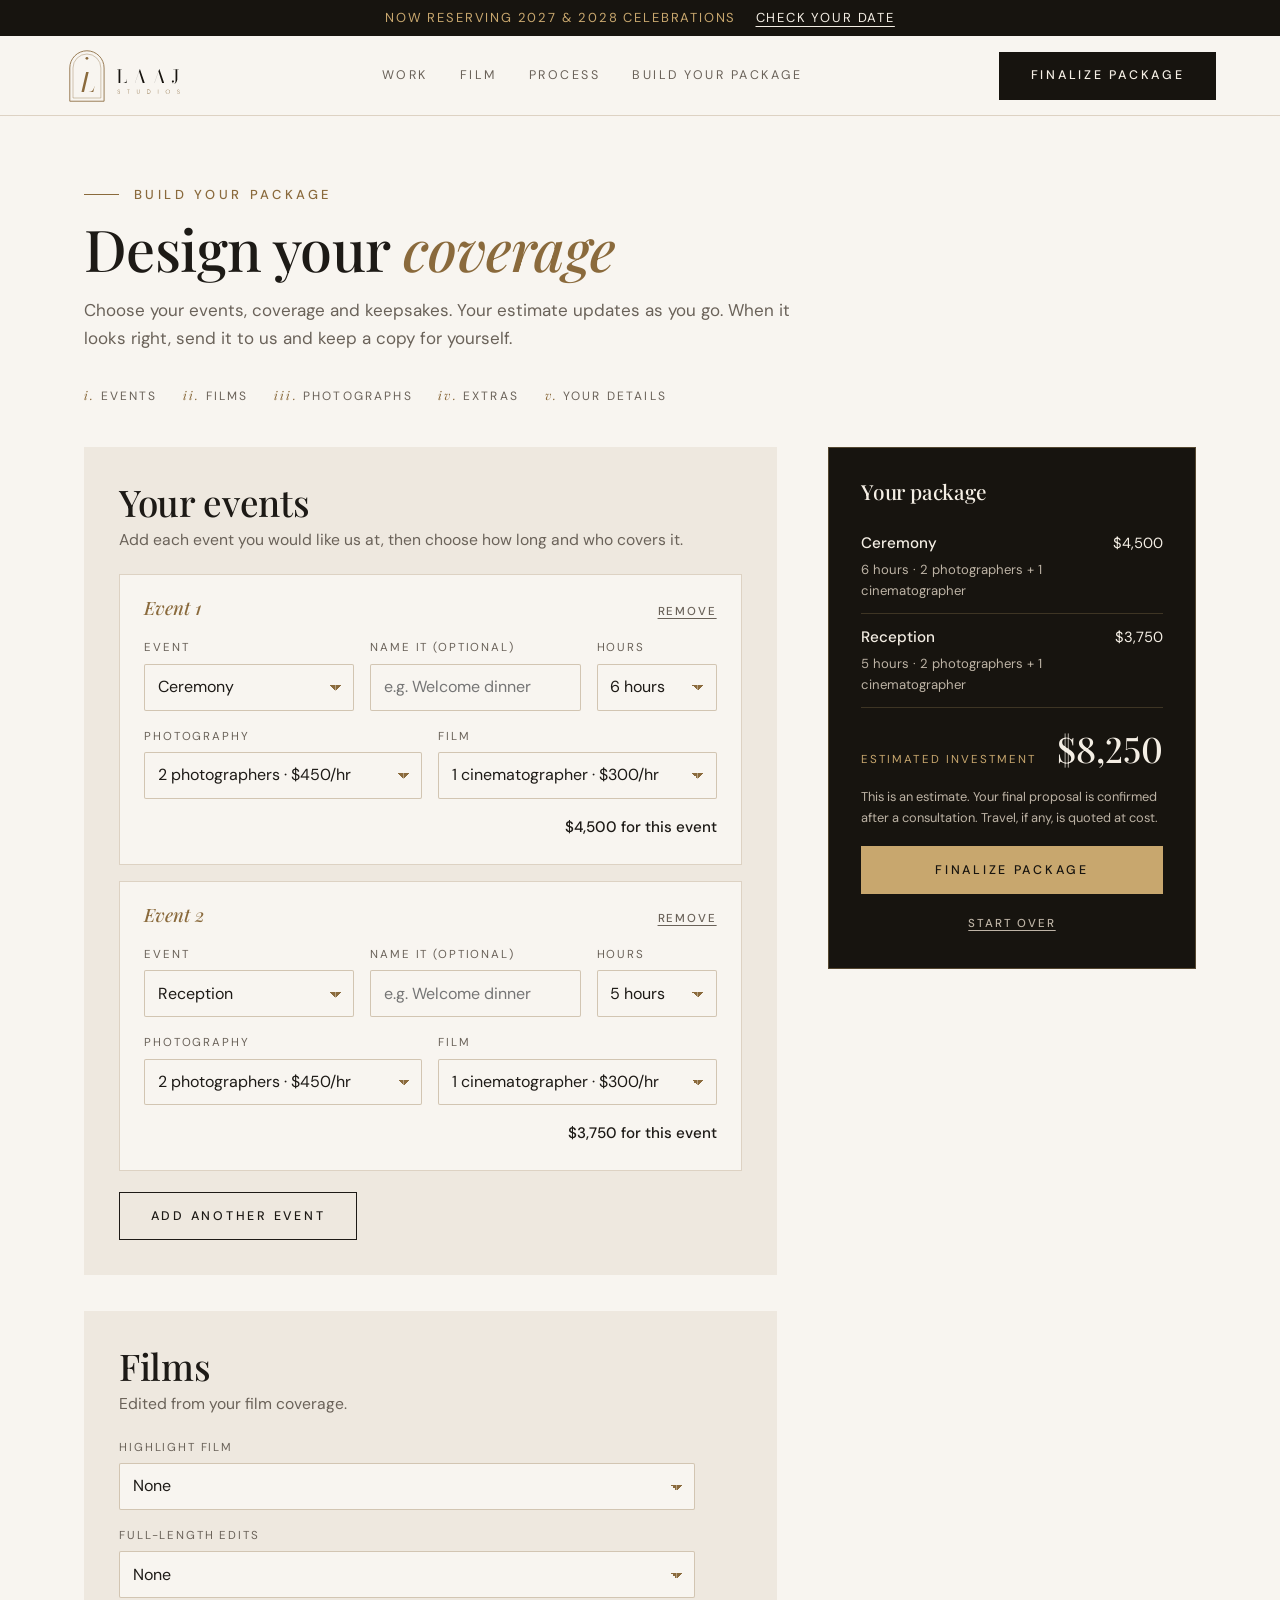
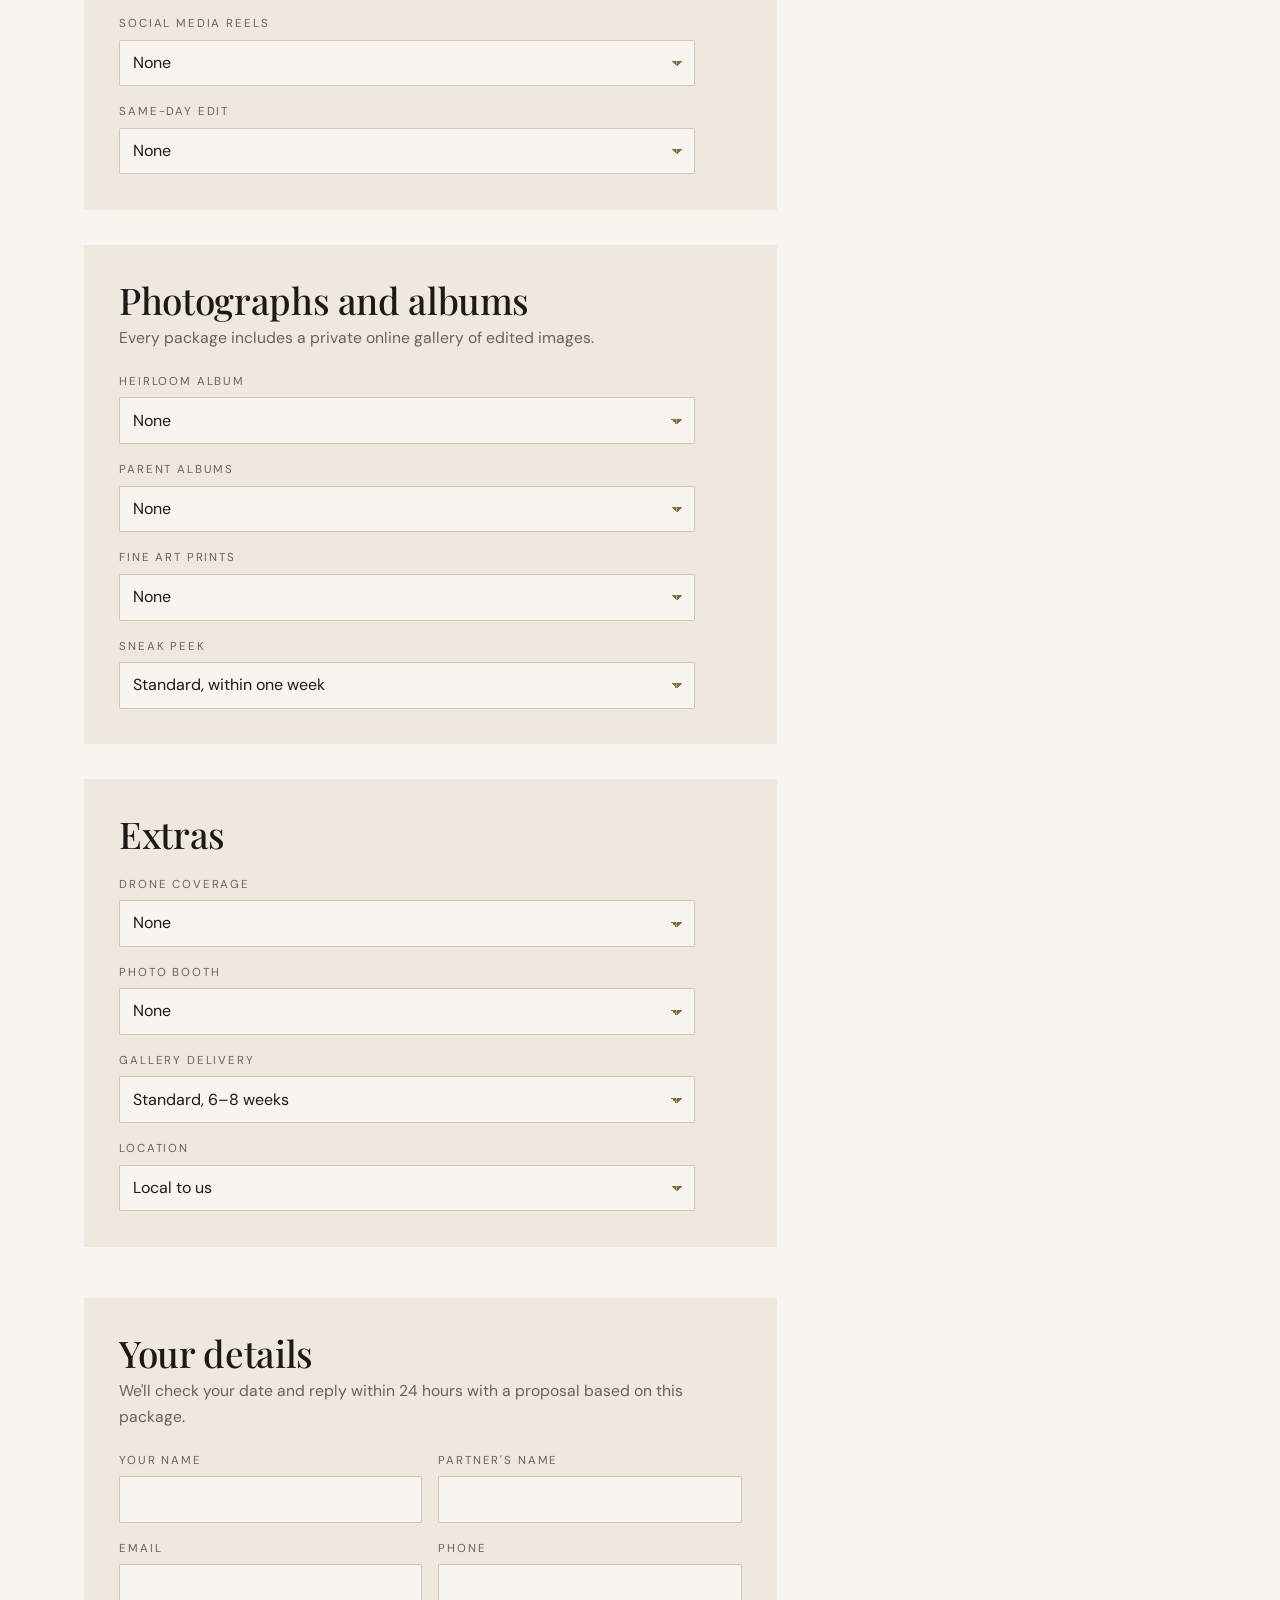
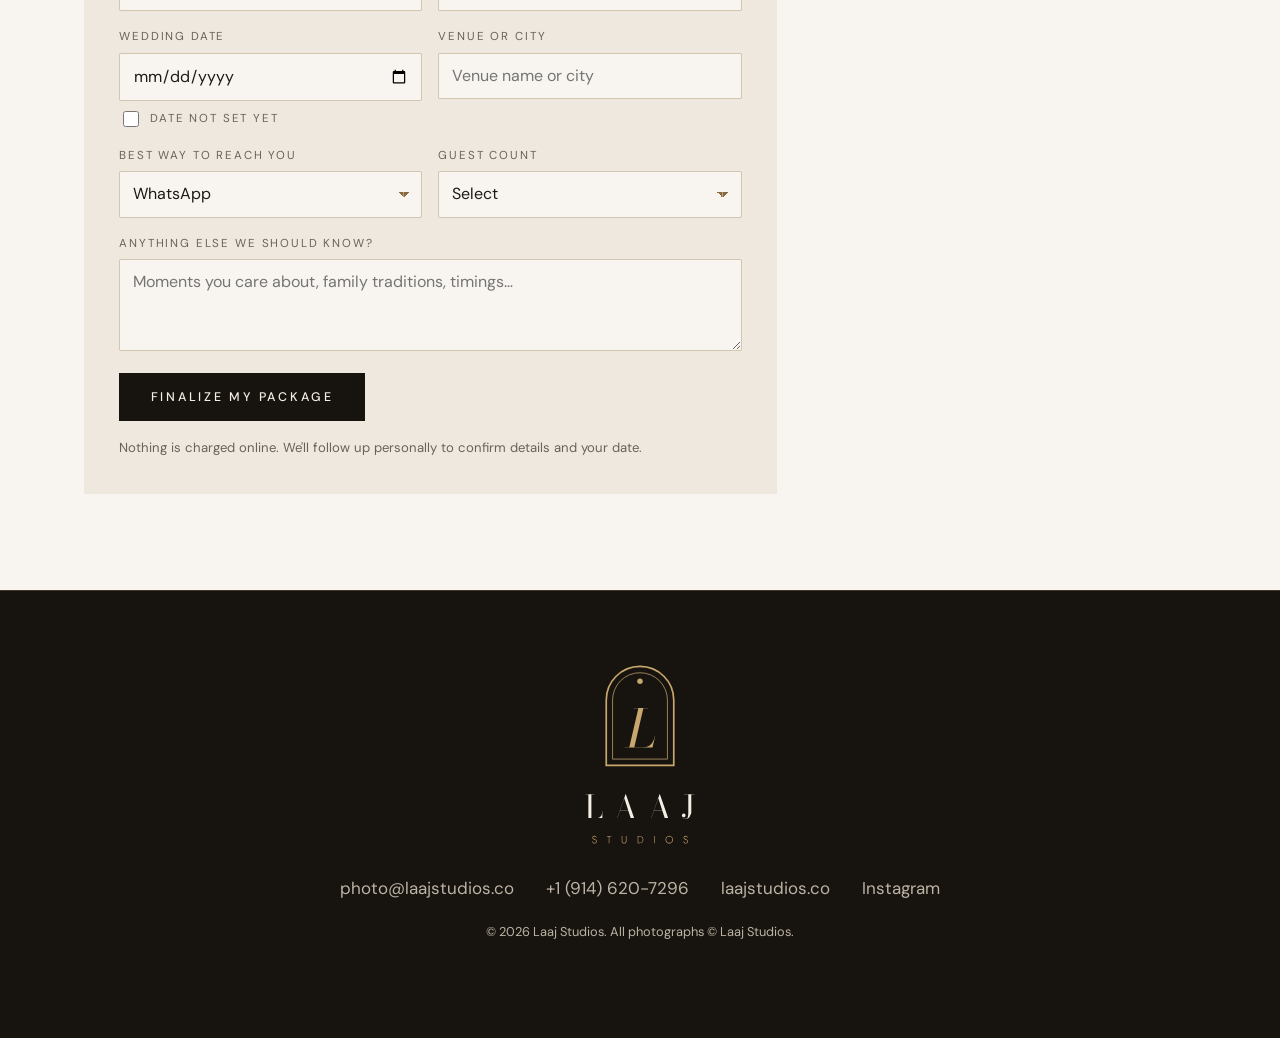
==== build.html @ a1179dc9 "Add package builder: clients design a custom package and send it New page build.html (laajstudios.co" ====
<!doctype html>
<html lang="en">
<head>
<meta charset="utf-8">
<meta name="viewport" content="width=device-width, initial-scale=1, viewport-fit=cover">
<title>Build Your Package · Laaj Studios</title>
<meta name="description" content="Design your own wedding photography and film package with Laaj Studios. Choose your events, coverage, films and albums and see your estimate update as you go.">
<meta property="og:title" content="Build your package · Laaj Studios">
<meta property="og:description" content="Choose your events, coverage, films and albums, and see your estimate as you go.">
<meta property="og:image" content="https://laajstudios.co/images/bride-staircase.jpg">
<meta property="og:url" content="https://laajstudios.co/build">
<link rel="canonical" href="https://laajstudios.co/build">
<link rel="icon" type="image/png" href="images/favicon.png">
<link rel="apple-touch-icon" href="images/apple-touch-icon.png">
<link rel="preconnect" href="https://fonts.googleapis.com">
<link rel="preconnect" href="https://fonts.gstatic.com" crossorigin>
<link rel="stylesheet" href="https://fonts.googleapis.com/css2?family=Playfair+Display:ital,wght@0,500;0,600;1,500&family=DM+Sans:opsz,wght@9..40,400;9..40,500;9..40,600&display=swap">
<link rel="stylesheet" href="css/styles.css">
<link rel="stylesheet" href="css/builder.css">
</head>
<body class="page-builder">

<a class="skip" href="#builder">Skip to the package builder</a>

<div class="ribbon"><span data-cfg="bookingNote">Now reserving 2027 &amp; 2028 celebrations</span><a href="index.html#enquire">Check your date</a></div>

<header class="nav" id="top">
  <a class="nav__brand" href="index.html" aria-label="Laaj Studios home">
    <img src="images/logo-horizontal.svg" alt="Laaj Studios" width="190" height="64">
  </a>
  <nav class="nav__links" aria-label="Primary">
    <a href="index.html#work">Work</a>
    <a href="index.html#film">Film</a>
    <a href="index.html#process">Process</a>
    <a href="build.html" aria-current="page">Build your package</a>
  </nav>
  <a class="btn btn--dark nav__cta" href="#details">Finalize package</a>
</header>

<main id="builder">

  <section class="b-hero">
    <p class="eyebrow">Build your package</p>
    <h1>Design your <em>coverage</em></h1>
    <p class="b-hero__lede">Choose your events, coverage and keepsakes. Your estimate updates as you go. When it looks right, send it to us and keep a copy for yourself.</p>
    <ol class="b-steps" aria-label="Steps">
      <li><a href="#b-events">Events</a></li>
      <li><a href="#b-films">Films</a></li>
      <li><a href="#b-photos">Photographs</a></li>
      <li><a href="#b-extras">Extras</a></li>
      <li><a href="#details">Your details</a></li>
    </ol>
  </section>

  <div class="b-grid">
    <div class="b-main">

      <section class="b-section" id="b-events" aria-labelledby="b-events-title">
        <div class="b-section__head">
          <h2 id="b-events-title">Your events</h2>
          <p>Add each event you would like us at, then choose how long and who covers it.</p>
        </div>
        <div class="b-events" id="event-list"></div>
        <button type="button" class="btn btn--line-dark b-add" id="add-event">Add another event</button>
      </section>

      <div id="b-sections"></div>
    </div>

    <aside class="b-summary" id="summary" aria-labelledby="summary-title">
      <div class="b-summary__card">
        <h2 id="summary-title">Your package</h2>
        <ul class="b-lines" id="summary-lines" aria-live="polite"></ul>
        <div class="b-total">
          <span>Estimated investment</span>
          <strong id="summary-total">$0</strong>
        </div>
        <p class="b-note" id="summary-note"></p>
        <a class="btn btn--gold b-summary__cta" href="#details">Finalize package</a>
        <button type="button" class="b-reset" id="reset-package">Start over</button>
      </div>
    </aside>

    <section class="b-section b-details" id="details" aria-labelledby="details-title">
      <div class="b-section__head">
        <h2 id="details-title">Your details</h2>
        <p>We'll check your date and reply within 24 hours with a proposal based on this package.</p>
      </div>
      <form class="b-form" id="package-form" novalidate>
        <div class="b-row">
          <div class="b-field">
            <label for="p-name">Your name</label>
            <input id="p-name" name="name" type="text" autocomplete="name" required>
          </div>
          <div class="b-field">
            <label for="p-partner">Partner's name</label>
            <input id="p-partner" name="partner" type="text">
          </div>
        </div>
        <div class="b-row">
          <div class="b-field">
            <label for="p-email">Email</label>
            <input id="p-email" name="email" type="email" autocomplete="email" required>
          </div>
          <div class="b-field">
            <label for="p-phone">Phone</label>
            <input id="p-phone" name="phone" type="tel" autocomplete="tel" required>
          </div>
        </div>
        <div class="b-row">
          <div class="b-field">
            <label for="p-date">Wedding date</label>
            <input id="p-date" name="wedding_date" type="date">
            <label class="b-check"><input id="p-date-flex" type="checkbox" name="date_flexible" value="yes"> Date not set yet</label>
          </div>
          <div class="b-field">
            <label for="p-venue">Venue or city</label>
            <input id="p-venue" name="venue" type="text" placeholder="Venue name or city">
          </div>
        </div>
        <div class="b-row">
          <div class="b-field">
            <label for="p-contact">Best way to reach you</label>
            <select id="p-contact" name="contact_pref">
              <option>WhatsApp</option>
              <option>Text</option>
              <option>Call</option>
              <option>Email</option>
            </select>
          </div>
          <div class="b-field">
            <label for="p-guests">Guest count</label>
            <select id="p-guests" name="guests">
              <option value="">Select</option>
              <option>Under 150</option>
              <option>150–300</option>
              <option>300–500</option>
              <option>500+</option>
            </select>
          </div>
        </div>
        <div class="b-field">
          <label for="p-notes">Anything else we should know?</label>
          <textarea id="p-notes" name="notes" rows="3" placeholder="Moments you care about, family traditions, timings…"></textarea>
        </div>
        <input type="text" name="_gotcha" class="hp" tabindex="-1" autocomplete="off" aria-hidden="true">
        <p class="b-error" id="package-error" role="alert" hidden></p>
        <button type="submit" class="btn btn--dark b-submit">Finalize my package</button>
        <p class="b-fine">Nothing is charged online. We'll follow up personally to confirm details and your date.</p>
      </form>
    </section>
  </div>

  <!-- Shown after the package is sent: the client's copy -->
  <section class="b-done" id="done" hidden tabindex="-1" aria-labelledby="done-title">
    <div class="b-done__actions">
      <p class="b-done__status" id="done-status"></p>
      <div class="b-done__buttons">
        <button type="button" class="btn btn--dark" id="print-copy">Print or save as PDF</button>
        <button type="button" class="btn btn--line-dark" id="copy-summary">Copy summary</button>
        <a class="btn btn--line-dark" id="done-whatsapp" href="#" target="_blank" rel="noopener">Message us on WhatsApp</a>
        <button type="button" class="b-reset" id="edit-package">Make changes</button>
      </div>
    </div>

    <article class="b-copy">
      <header class="b-copy__head">
        <img src="images/logo-horizontal.svg" alt="Laaj Studios" width="190" height="64">
        <div>
          <p class="b-copy__ref">Reference <strong id="copy-ref"></strong></p>
          <p class="b-copy__date" id="copy-date"></p>
        </div>
      </header>
      <h2 id="done-title">Your Laaj Studios package</h2>
      <dl class="b-copy__client" id="copy-client"></dl>
      <table class="b-copy__table">
        <thead><tr><th scope="col">Item</th><th scope="col">Estimate</th></tr></thead>
        <tbody id="copy-lines"></tbody>
        <tfoot><tr><th scope="row">Estimated investment</th><td id="copy-total"></td></tr></tfoot>
      </table>
      <p class="b-copy__note" id="copy-note"></p>
      <p class="b-copy__contact">photo@laajstudios.co · +1 (914) 620-7296 · laajstudios.co</p>
    </article>
  </section>

</main>

<footer class="footer">
  <img src="images/logo-stacked-dark.svg" alt="Laaj Studios" width="140" height="215" class="footer__logo" loading="lazy">
  <p class="footer__links">
    <a data-cfg="email" data-cfg-href="mailto" href="mailto:photo@laajstudios.co">photo@laajstudios.co</a>
    <a data-cfg="phoneDisplay" data-cfg-href="tel" href="tel:+19146207296">+1 (914) 620-7296</a>
    <a href="https://laajstudios.co">laajstudios.co</a>
    <a data-cfg-href="instagram" href="https://www.instagram.com/laajstudios/" target="_blank" rel="noopener">Instagram</a>
  </p>
  <p class="footer__copy">© <span id="year">2026</span> Laaj Studios. All photographs © Laaj Studios.</p>
</footer>

<!-- Phone-sized running total -->
<div class="b-bar" id="total-bar">
  <span>Estimate <strong id="bar-total">$0</strong></span>
  <a class="btn btn--gold" href="#summary">Review package</a>
</div>

<script src="js/config.js"></script>
<script src="js/main.js"></script>
<script src="js/packages.js"></script>
<script src="js/builder.js"></script>
</body>
</html>
---- css/styles.css ----
/* Layout concept: an editorial bridal-magazine spread. Espresso "night" panels alternate with ivory "day" pages;
   photographs sit in Mughal arch frames; champagne-gold hairlines stand in for zari borders.
   Red is reserved for the photographs themselves. */
:root {
  --pearl: #f8f5f0;      /* ivory day pages */
  --sand: #eee8df;       /* soft panels on day pages */
  --night: #17140f;      /* espresso night panels */
  --night-2: #221e18;    /* raised surfaces on night panels */
  --accent: #8a6a3c;     /* antique bronze: italic accents on ivory */
  --gold: #c8a76e;       /* champagne gold, on dark */
  --gold-deep: #8a6a3c;  /* gold that reads on ivory */
  --ink: #1d1a16;        /* text on ivory */
  --ink-soft: #6a6259;   /* secondary text on ivory */
  --cream: #f4eee4;      /* text on night */
  --cream-soft: #bdb3a5; /* secondary text on night */

  --f-display: "Playfair Display", Georgia, "Times New Roman", serif;
  --f-body: "DM Sans", "Helvetica Neue", Arial, sans-serif;
  --f-urdu: "Noto Nastaliq Urdu", "Jameel Noori Nastaleeq", serif;

  --step--1: 0.8125rem;
  --step-0: 1.0625rem;
  --step-1: 1.3rem;
  --step-2: clamp(1.6rem, 1.2rem + 1.6vw, 2.3rem);
  --step-3: clamp(2.2rem, 1.4rem + 3.2vw, 3.6rem);
  --step-4: clamp(2.7rem, 1.6rem + 4.6vw, 5rem);

  --gutter: clamp(16px, 5vw, 72px);
  --max: 1240px;
  --arch: 999px 999px 4px 4px;
  color-scheme: light;
}

*, *::before, *::after { box-sizing: border-box; }
[hidden] { display: none !important; }
html { scroll-behavior: smooth; scroll-padding-top: 88px; }
body {
  margin: 0;
  background: var(--pearl);
  color: var(--ink);
  font: 400 var(--step-0)/1.65 var(--f-body);
  -webkit-font-smoothing: antialiased;
  overflow-x: hidden;
}
img { max-width: 100%; display: block; height: auto; }
a { color: inherit; }
h1, h2, h3 { font-family: var(--f-display); font-weight: 500; line-height: 1.08; margin: 0; text-wrap: balance; letter-spacing: -0.01em; }
h1 em, h2 em { font-style: italic; color: var(--accent); }
p { margin: 0; }
:focus-visible { outline: 2px solid var(--gold); outline-offset: 3px; }

.skip { position: absolute; left: -9999px; }
.skip:focus { left: 16px; top: 16px; z-index: 100; background: var(--pearl); padding: .5rem 1rem; }

.eyebrow {
  font: 500 var(--step--1)/1 var(--f-body);
  letter-spacing: .28em; text-transform: uppercase;
  color: var(--gold-deep);
  display: flex; align-items: center; gap: .9rem;
}
.eyebrow::before { content: ""; width: 2.2rem; height: 1px; background: currentColor; }
.eyebrow--gold { color: var(--gold); }
.section-head--centre .eyebrow { justify-content: center; }

/* Buttons */
.btn {
  display: inline-flex; align-items: center; justify-content: center;
  min-height: 48px; padding: .85rem 1.9rem;
  font: 500 .78rem/1 var(--f-body); letter-spacing: .22em; text-transform: uppercase;
  text-decoration: none; border: 1px solid transparent; border-radius: 0;
  cursor: pointer; transition: background .3s, color .3s, border-color .3s, transform .3s;
}
.btn:hover { transform: translateY(-1px); }
.btn--gold { background: var(--gold); color: var(--night); }
.btn--gold:hover { background: var(--cream); }
.btn--dark { background: var(--night); color: var(--cream); }
.btn--dark:hover { background: var(--accent); }
.btn--line { border-color: var(--gold); color: var(--cream); background: transparent; }
.btn--line:hover { background: var(--gold); color: var(--night); }
.btn--line-dark { border-color: var(--ink); color: var(--ink); background: transparent; }
.btn--line-dark:hover { background: var(--ink); color: var(--pearl); }
.btn--text { background: none; color: var(--cream-soft); padding-inline: 0; }
.btn--text:hover { color: var(--cream); transform: none; }

/* Ribbon + nav */
.ribbon {
  background: var(--night); color: var(--gold);
  display: flex; justify-content: center; flex-wrap: wrap; gap: .4rem 1.2rem;
  padding: .55rem var(--gutter);
  font: 400 var(--step--1)/1.4 var(--f-body); letter-spacing: .14em; text-transform: uppercase; text-align: center;
}
.ribbon a { color: var(--cream); text-underline-offset: 4px; }

.nav {
  position: sticky; top: env(safe-area-inset-top, 0px); z-index: 50;
  display: flex; align-items: center; justify-content: space-between; gap: 1.5rem;
  padding: .55rem var(--gutter);
  background: color-mix(in srgb, var(--pearl) 92%, transparent);
  backdrop-filter: blur(10px);
  border-bottom: 1px solid color-mix(in srgb, var(--gold-deep) 25%, transparent);
}
.nav__brand { display: flex; align-items: center; text-decoration: none; }
.nav__brand img { height: 62px; width: auto; }
.nav__links { display: flex; gap: 2rem; }
.nav__links a { font-size: .78rem; letter-spacing: .2em; text-transform: uppercase; text-decoration: none; color: var(--ink-soft); transition: color .2s; }
.nav__links a:hover { color: var(--accent); }

/* Hero */
.hero {
  background: radial-gradient(ellipse at 75% 40%, var(--night-2), var(--night) 65%);
  color: var(--cream);
  display: grid; grid-template-columns: minmax(0, 1fr) minmax(0, 1.45fr); align-items: center;
  gap: clamp(2rem, 4vw, 4rem);
  padding: clamp(3rem, 6vw, 5.5rem) var(--gutter);
  overflow: hidden;
}
.hero__text { display: grid; gap: 1.6rem; max-width: 34rem; min-width: 0; }
.hero__logo { width: clamp(200px, 22vw, 300px); height: auto; margin-bottom: .6rem; }
.hero h1 { font-size: clamp(2.6rem, 1.2rem + 3.4vw, 4.4rem); }
.hero h1 em { color: var(--gold); }
.hero__lede { color: var(--cream-soft); font-size: 1.12rem; max-width: 31rem; }
.hero__ctas { display: flex; flex-wrap: wrap; gap: .8rem; }
.hero__note { font-size: var(--step--1); letter-spacing: .08em; color: var(--cream-soft); }

.hero__arches { display: grid; grid-template-columns: 1fr 1.25fr 1fr; align-items: end; gap: clamp(.6rem, 1.4vw, 1.2rem); }
.arch { margin: 0; border-radius: var(--arch); overflow: hidden; aspect-ratio: 2 / 3.2; max-width: 100%; position: relative;
  box-shadow: 0 0 0 1px color-mix(in srgb, var(--gold) 55%, transparent), 0 30px 60px -30px #000; }
.arch::after { content: ""; position: absolute; inset: 8px; border-radius: var(--arch); border: 1px solid color-mix(in srgb, var(--gold) 45%, transparent); pointer-events: none; }
.arch img { width: 100%; height: 100%; object-fit: cover; }
.arch--rect, .arch--rect::after { border-radius: 2px; }
.arch--side { transform: translateY(-2rem); }
.arch--low { transform: translateY(2rem); }
@media (prefers-reduced-motion: no-preference) {
  .arch { animation: rise 1.4s cubic-bezier(.2,.7,.1,1) both; }
  .arch--centre { animation-delay: .15s; }
  .arch--low { animation-delay: .3s; }
  @keyframes rise { from { clip-path: inset(100% 0 0 0); } to { clip-path: inset(0 0 0 0); } }
}

/* Meaning strip */
.meaning {
  display: grid; grid-template-columns: auto minmax(0, 1fr); align-items: center; gap: clamp(1.5rem, 5vw, 5rem);
  max-width: 980px; margin: 0 auto; padding: clamp(3.5rem, 8vw, 6rem) var(--gutter);
}
.meaning__urdu { font: 500 clamp(4.5rem, 10vw, 7.5rem)/1.6 var(--f-urdu); color: var(--accent); }
.meaning__def { display: grid; gap: .8rem; border-left: 1px solid var(--gold-deep); padding-left: clamp(1.2rem, 3vw, 2.5rem); }
.meaning__word { font: italic 500 var(--step-2)/1.2 var(--f-display); }
.meaning__word span { font: 400 var(--step--1)/1 var(--f-body); font-style: normal; letter-spacing: .12em; color: var(--ink-soft); margin-left: .6rem; }
.meaning__def p:last-child { color: var(--ink-soft); max-width: 62ch; }

/* Section heads */
.section-head { display: grid; gap: 1.1rem; max-width: 46rem; margin-bottom: clamp(2rem, 5vw, 3.5rem); }
.section-head h2 { font-size: var(--step-3); }
.section-head--centre { text-align: center; margin-inline: auto; }
.section-head__sub { color: var(--ink-soft); max-width: 40rem; margin-inline: auto; }

/* Work */
.work { padding: clamp(2rem, 5vw, 4rem) var(--gutter) clamp(4rem, 9vw, 7rem); max-width: var(--max); margin: 0 auto; }
.portfolio-nav { display: flex; flex-wrap: wrap; gap: .5rem 2rem; margin: -1rem 0 clamp(2.5rem, 5vw, 3.5rem); }
.portfolio-nav a { font-size: .75rem; letter-spacing: .22em; text-transform: uppercase; text-decoration: none; color: var(--ink-soft); border-bottom: 1px solid var(--gold-deep); padding-bottom: .3rem; }
.portfolio-nav a:hover { color: var(--accent); }
.portfolio { display: grid; grid-template-columns: minmax(0, 15rem) minmax(0, 1fr); gap: clamp(1.5rem, 4vw, 3.5rem); padding-block: clamp(2rem, 4vw, 3rem); border-top: 1px solid color-mix(in srgb, var(--gold-deep) 35%, transparent); }
.portfolio__head { display: grid; gap: .6rem; align-content: start; position: sticky; top: 96px; }
.portfolio__head h3 { font-size: var(--step-2); }
.portfolio__kicker { font-size: var(--step--1); letter-spacing: .18em; text-transform: uppercase; color: var(--gold-deep); }
.gallery { display: grid; grid-template-columns: repeat(3, minmax(0, 1fr)); gap: clamp(.6rem, 1.4vw, 1.1rem); }
.gallery__item {
  display: block; width: 100%; margin: 0; padding: 0; border: 0; background: var(--sand); aspect-ratio: 2 / 3; max-width: 100%;
  cursor: zoom-in; overflow: hidden; break-inside: avoid;
}
.gallery__item img { width: 100%; height: 100%; object-fit: cover; transition: transform 1.2s cubic-bezier(.2,.7,.1,1), filter .6s; }
.gallery__item:hover img { transform: scale(1.04); }
.inline-cta { display: flex; flex-wrap: wrap; align-items: center; justify-content: center; gap: 1rem 2rem; margin-top: clamp(2.5rem, 5vw, 3.5rem); text-align: center; }
.inline-cta p { font: italic 500 var(--step-2)/1.2 var(--f-display); }

/* Film */
.film {
  background: var(--night); color: var(--cream);
  display: grid; grid-template-columns: minmax(0, .9fr) minmax(0, 1.1fr); gap: clamp(2rem, 6vw, 6rem); align-items: center;
  padding: clamp(4rem, 9vw, 7rem) var(--gutter);
}
.film__still { margin: 0; justify-self: center; width: min(100%, 420px); border-radius: var(--arch); overflow: hidden; aspect-ratio: 2 / 3; box-shadow: 0 0 0 1px var(--gold); }
.film__still img { width: 100%; height: 100%; object-fit: cover; }
.film__text { display: grid; gap: 1.4rem; max-width: 36rem; min-width: 0; justify-items: start; }
.film h2 { font-size: var(--step-3); }
.film h2 em { color: var(--gold); }
.film__text > p { color: var(--cream-soft); }
.ticks { list-style: none; padding: 0; margin: 0; display: grid; gap: .55rem; }
.ticks li { padding-left: 1.6rem; position: relative; }
.ticks li::before { content: "✦"; position: absolute; left: 0; color: var(--gold); font-size: .75rem; top: .3rem; }

/* Process */
.process { background: var(--sand); color: var(--ink); padding: clamp(4rem, 9vw, 7rem) var(--gutter); }
.process > * { max-width: var(--max); margin-inline: auto; }
.process .eyebrow { color: var(--gold-deep); }
.steps { list-style: none; padding: 0; display: grid; grid-template-columns: repeat(4, minmax(0, 1fr)); gap: clamp(1.5rem, 3vw, 2.5rem); }
.steps li { display: grid; gap: .8rem; align-content: start; border-top: 1px solid var(--gold-deep); padding-top: 1.4rem; }
.steps__n { font: italic 500 2.2rem/1 var(--f-display); color: var(--accent); }
.steps h3 { font-size: var(--step-1); }
.steps p { color: var(--ink-soft); font-size: .98rem; }

/* FAQ */
.faq { padding: clamp(4rem, 9vw, 7rem) var(--gutter); max-width: 980px; margin: 0 auto; }
.faq__list { border-top: 1px solid color-mix(in srgb, var(--gold-deep) 35%, transparent); }
.faq details { border-bottom: 1px solid color-mix(in srgb, var(--gold-deep) 35%, transparent); }
.faq summary { list-style: none; cursor: pointer; display: flex; justify-content: space-between; gap: 1rem; padding: 1.4rem 0; font: 500 var(--step-1)/1.3 var(--f-display); }
.faq summary::-webkit-details-marker { display: none; }
.faq summary::after { content: "+"; font-family: var(--f-body); font-weight: 400; color: var(--accent); transition: transform .3s; }
.faq details[open] summary::after { transform: rotate(45deg); }
.faq details p { padding-bottom: 1.5rem; color: var(--ink-soft); max-width: 62ch; }

/* Enquiry */
.enquire {
  background: var(--night); color: var(--cream);
  display: grid; grid-template-columns: minmax(0, .85fr) minmax(0, 1.15fr); gap: clamp(2.5rem, 6vw, 6rem);
  padding: clamp(4rem, 9vw, 7rem) var(--gutter);
}
.enquire__intro { display: grid; gap: 1.3rem; align-content: start; max-width: 30rem; }
.enquire__mark { width: 52px; height: auto; }
.enquire h2 { font-size: var(--step-3); }
.enquire h2 em { color: var(--gold); }
.enquire__intro > p { color: var(--cream-soft); }
.enquire__alt a { color: var(--gold); text-underline-offset: 4px; }
.enquire__alt a:hover { color: var(--cream); }
.contact-list { list-style: none; padding: 0; margin: .6rem 0 0; display: grid; border-top: 1px solid color-mix(in srgb, var(--gold) 30%, transparent); }
.contact-list li { display: flex; justify-content: space-between; gap: 1rem; flex-wrap: wrap; padding: .9rem 0; border-bottom: 1px solid color-mix(in srgb, var(--gold) 30%, transparent); }
.contact-list span { font-size: var(--step--1); letter-spacing: .2em; text-transform: uppercase; color: var(--cream-soft); }
.contact-list a { text-decoration: none; overflow-wrap: anywhere; }
.contact-list a:hover { color: var(--gold); }

.form { background: var(--night-2); padding: clamp(1.4rem, 4vw, 3rem); border: 1px solid color-mix(in srgb, var(--gold) 35%, transparent); min-width: 0; align-self: start; }
.form__progress { list-style: none; padding: 0; margin: 0 0 2rem; display: grid; grid-template-columns: repeat(3, 1fr); gap: .5rem; counter-reset: s; }
.form__progress li { counter-increment: s; font-size: .7rem; letter-spacing: .18em; text-transform: uppercase; color: var(--cream-soft); padding-top: .7rem; border-top: 2px solid color-mix(in srgb, var(--cream) 15%, transparent); transition: border-color .3s, color .3s; }
.form__progress li::before { content: counter(s, lower-roman) ". "; font-family: var(--f-display); font-style: italic; }
.form__progress li.is-active, .form__progress li.is-done { border-color: var(--gold); color: var(--cream); }
.form__step { border: 0; padding: 0; margin: 0; display: none; gap: 1.4rem; min-width: 0; }
.form__step.is-active { display: grid; }
@media (prefers-reduced-motion: no-preference) { .form__step.is-active { animation: fade .5s ease both; } @keyframes fade { from { opacity: .2; transform: translateY(6px); } } }
.form legend { font: italic 500 var(--step-2)/1.2 var(--f-display); padding: 0; margin-bottom: 1.4rem; color: var(--cream); }
.field { display: grid; gap: .5rem; min-width: 0; }
.field-row { display: grid; grid-template-columns: repeat(2, minmax(0, 1fr)); gap: 1rem; }
.field label, .field__label { font-size: .72rem; letter-spacing: .18em; text-transform: uppercase; color: var(--cream-soft); }
.form input[type="text"], .form input[type="email"], .form input[type="tel"], .form input[type="date"], .form select, .form textarea {
  width: 100%; min-width: 0; background: transparent; color: var(--cream); color-scheme: dark;
  border: 0; border-bottom: 1px solid color-mix(in srgb, var(--cream) 30%, transparent); border-radius: 0;
  padding: .7rem 0; font: 400 1.05rem/1.4 var(--f-body);
  transition: border-color .2s;
}
.form select option { background: var(--night); color: var(--cream); }
.form input:focus, .form select:focus, .form textarea:focus { outline: none; border-bottom-color: var(--gold); }
.form textarea { resize: vertical; }
.form ::placeholder { color: color-mix(in srgb, var(--cream) 35%, transparent); }
.form .is-invalid { border-bottom-color: #e07a6e !important; }
.check { display: flex; align-items: center; gap: .55rem; cursor: pointer; text-transform: none !important; letter-spacing: .02em !important; font-size: .9rem !important; }
.check input { accent-color: var(--gold); width: 1rem; height: 1rem; }
.chips { display: flex; flex-wrap: wrap; gap: .5rem; }
.chip { cursor: pointer; }
.chip input { position: absolute; opacity: 0; pointer-events: none; }
.chip span { display: inline-block; padding: .55rem 1rem; border: 1px solid color-mix(in srgb, var(--cream) 30%, transparent); font-size: .9rem; transition: all .2s; }
.chip:hover span { border-color: var(--gold); }
.chip input:checked + span { background: var(--gold); border-color: var(--gold); color: var(--night); }
.chip input:focus-visible + span { outline: 2px solid var(--gold); outline-offset: 2px; }
.form__nav { display: flex; justify-content: space-between; align-items: center; gap: 1rem; margin-top: .6rem; }
.form__privacy { font-size: .8rem; color: var(--cream-soft); }
.form__error { color: #f0a59b; font-size: .92rem; margin-top: 1rem; }
.form__done { display: grid; gap: 1.1rem; justify-items: start; }
.form__done h3 { font-size: var(--step-2); }
.form__done p { color: var(--cream-soft); }
.hp { position: absolute; left: -9999px; }

/* Footer */
.footer { background: var(--night); color: var(--cream-soft); text-align: center; display: grid; justify-items: center; gap: 1.2rem; padding: 4rem var(--gutter) calc(6rem + env(safe-area-inset-bottom, 0px)); border-top: 1px solid color-mix(in srgb, var(--gold) 25%, transparent); }
.footer__logo { width: 130px; height: auto; }
.footer__links { display: flex; flex-wrap: wrap; justify-content: center; gap: .6rem 2rem; }
.footer__links a { text-decoration: none; }
.footer__links a:hover { color: var(--gold); }
.footer__copy { font-size: .8rem; }

/* Floating WhatsApp + mobile bar */
.wa-float {
  position: fixed; right: 20px; bottom: calc(20px + env(safe-area-inset-bottom, 0px)); z-index: 60;
  width: 56px; height: 56px; border-radius: 50%; display: grid; place-items: center;
  background: var(--gold); color: var(--night); box-shadow: 0 10px 30px -8px rgba(0,0,0,.45);
  transition: transform .3s;
}
.wa-float:hover { transform: scale(1.06); }
.mobile-bar { display: none; }

/* Lightbox */
.lightbox { border: 0; padding: 0; background: transparent; max-width: 92vw; max-height: 92vh; }
.lightbox::backdrop { background: rgba(20, 6, 8, .92); }
.lightbox img { max-width: 92vw; max-height: 88vh; width: auto; }
.lightbox__nav { position: fixed; top: 50%; transform: translateY(-50%); background: none; border: 0; color: var(--cream); font: 300 3.2rem/1 var(--f-display); cursor: pointer; padding: 1rem; }
.lightbox__nav--prev { left: 8px; }
.lightbox__nav--next { right: 8px; }
.lightbox__close { position: fixed; top: 16px; right: 20px; background: none; border: 0; color: var(--cream); font-size: 2.4rem; cursor: pointer; line-height: 1; }

/* Responsive */
@media (max-width: 1000px) {
  .nav__links { display: none; }
  .hero { grid-template-columns: 1fr; }
  .hero__arches { max-width: 760px; width: 100%; margin-inline: auto; order: -1; padding-top: 2rem; }
  .film, .enquire { grid-template-columns: 1fr; }
  .portfolio { grid-template-columns: 1fr; }
  .portfolio__head { position: static; }
  .steps { grid-template-columns: repeat(2, minmax(0, 1fr)); }
}
@media (max-width: 640px) {
  .nav { padding-block: .6rem; }
  .nav__brand img { height: 50px; width: auto; }
      .nav__cta { padding: .7rem 1rem; min-height: 40px; font-size: .72rem; letter-spacing: .12em; }
  .hero__arches { padding-bottom: 2.5rem; }
  .form__progress li { font-size: .68rem; letter-spacing: .1em; }
  .meaning { grid-template-columns: 1fr; text-align: left; gap: .5rem; }
  .meaning__urdu { line-height: 1.9; font-size: 4rem; }
  .steps { grid-template-columns: 1fr; }
  .field-row { grid-template-columns: 1fr; }
  .gallery { grid-template-columns: repeat(2, minmax(0, 1fr)); }
  .wa-float { display: none; }
  .mobile-bar {
    display: grid; grid-template-columns: 1fr 1fr 1fr 1.4fr; position: fixed; inset: auto 0 0 0; z-index: 60;
    background: var(--night); border-top: 1px solid color-mix(in srgb, var(--gold) 40%, transparent);
    padding-bottom: env(safe-area-inset-bottom, 0px);
  }
  .mobile-bar a { text-align: center; padding: 1rem .3rem; font-size: .75rem; letter-spacing: .1em; font-weight: 500; text-transform: uppercase; text-decoration: none; color: var(--cream); }
  .mobile-bar__primary { background: var(--gold); color: var(--night) !important; font-weight: 500; }
}
@media (prefers-reduced-motion: reduce) { html { scroll-behavior: auto; } * { transition: none !important; } }
---- css/builder.css ----
/* Package builder: choices on the left as ivory cards, a sticky espresso "Your package" card on the right
   that totals as the client chooses. Reuses the tokens defined in styles.css. */

.b-hero { max-width: var(--max); margin: 0 auto; padding: clamp(2.5rem, 6vw, 4.5rem) var(--gutter) clamp(1.5rem, 3vw, 2.5rem); display: grid; gap: 1rem; }
.b-hero h1 { font-size: var(--step-3); }
.b-hero__lede { color: var(--ink-soft); max-width: 46rem; }
.b-steps { list-style: none; padding: 0; margin: .8rem 0 0; display: flex; flex-wrap: wrap; gap: .5rem 1.6rem; counter-reset: s; }
.b-steps li { counter-increment: s; }
.b-steps a { font-size: .75rem; letter-spacing: .18em; text-transform: uppercase; text-decoration: none; color: var(--ink-soft); }
.b-steps a::before { content: counter(s, lower-roman) ". "; font-family: var(--f-display); font-style: italic; color: var(--gold-deep); text-transform: none; }
.b-steps a:hover { color: var(--accent); }

.b-grid { max-width: var(--max); margin: 0 auto; padding: 0 var(--gutter) clamp(4rem, 8vw, 6rem); display: grid; grid-template-columns: minmax(0, 1fr) minmax(0, 23rem); gap: clamp(1.5rem, 4vw, 3.5rem); align-items: start; }
.b-main { display: grid; gap: clamp(1.5rem, 3vw, 2.2rem); min-width: 0; grid-column: 1; }
.b-details { grid-column: 1; }
#b-sections { display: grid; gap: clamp(1.5rem, 3vw, 2.2rem); }

.b-section { background: var(--sand); padding: clamp(1.4rem, 3vw, 2.2rem); display: grid; gap: 1.3rem; scroll-margin-top: 96px; }
.b-section__head { display: grid; gap: .35rem; }
.b-section__head h2 { font-size: var(--step-2); }
.b-section__head p { color: var(--ink-soft); font-size: .98rem; }
.b-section.is-locked .b-items { opacity: .45; }
.b-locked { font-size: .9rem; color: var(--accent); border-left: 2px solid var(--gold-deep); padding-left: .8rem; }

/* fields */
.b-row { display: grid; grid-template-columns: repeat(2, minmax(0, 1fr)); gap: 1rem; }
.b-row--event { grid-template-columns: minmax(0, 1fr) minmax(0, 1fr) minmax(0, 7.5rem); }
.b-items { display: grid; grid-template-columns: minmax(0, 1fr); gap: 1rem; max-width: 36rem; }
.b-field { display: grid; gap: .4rem; min-width: 0; align-content: start; }
.b-field label, .b-check { font-size: .72rem; letter-spacing: .16em; text-transform: uppercase; color: var(--ink-soft); }
.b-field select, .b-field input, .b-field textarea {
  width: 100%; min-width: 0; font: 400 1rem/1.4 var(--f-body); color: var(--ink);
  background: var(--pearl); border: 1px solid color-mix(in srgb, var(--gold-deep) 35%, transparent); border-radius: 2px;
  padding: .7rem .8rem; transition: border-color .2s;
}
.b-field select {
  appearance: none; padding-right: 2.2rem; cursor: pointer;
  background-image: linear-gradient(45deg, transparent 50%, var(--gold-deep) 50%), linear-gradient(135deg, var(--gold-deep) 50%, transparent 50%);
  background-position: calc(100% - 1.1rem) 52%, calc(100% - .75rem) 52%; background-size: .35rem .35rem; background-repeat: no-repeat;
}
.b-field select:disabled { cursor: not-allowed; }
.b-field select:focus, .b-field input:focus, .b-field textarea:focus { outline: none; border-color: var(--gold-deep); box-shadow: 0 0 0 2px color-mix(in srgb, var(--gold) 35%, transparent); }
.b-field .is-invalid { border-color: #b4483c; }
.b-field textarea { resize: vertical; }
.b-check { display: flex; align-items: center; gap: .5rem; text-transform: none; letter-spacing: .02em; font-size: .88rem; cursor: pointer; }
.b-check input { width: 1rem; height: 1rem; accent-color: var(--gold-deep); }

/* event cards */
.b-events { display: grid; gap: 1rem; }
.b-event { background: var(--pearl); border: 1px solid color-mix(in srgb, var(--gold-deep) 25%, transparent); padding: clamp(1rem, 2.5vw, 1.5rem); display: grid; gap: 1rem; }
.b-event__head { display: flex; justify-content: space-between; align-items: baseline; gap: 1rem; }
.b-event__num { font: italic 500 1.15rem/1 var(--f-display); color: var(--accent); }
.b-event__remove { background: none; border: 0; padding: .3rem 0; font: 500 .72rem/1 var(--f-body); letter-spacing: .16em; text-transform: uppercase; color: var(--ink-soft); cursor: pointer; text-decoration: underline; text-underline-offset: 3px; }
.b-event__remove:hover { color: var(--accent); }
.b-event__price { font-size: .95rem; font-weight: 500; color: var(--ink); text-align: right; font-variant-numeric: tabular-nums; }
.b-event__price.is-empty { color: var(--accent); font-weight: 400; }
.b-add { justify-self: start; }

/* summary */
.b-summary { grid-column: 2; grid-row: 1 / span 2; align-self: start; position: sticky; top: calc(96px + env(safe-area-inset-top, 0px)); scroll-margin-top: 96px; min-width: 0; }
.b-summary__card { background: var(--night); color: var(--cream); padding: clamp(1.4rem, 3vw, 2rem); display: grid; gap: 1.1rem; border: 1px solid color-mix(in srgb, var(--gold) 35%, transparent); }
.b-summary__card h2 { font-size: var(--step-1); }
.b-lines { list-style: none; padding: 0; margin: 0; display: grid; max-height: min(50vh, 30rem); overflow-y: auto; }
.b-line { display: flex; justify-content: space-between; align-items: baseline; gap: 1rem; padding: .7rem 0; border-bottom: 1px solid color-mix(in srgb, var(--gold) 22%, transparent); }
.b-line > div { display: grid; gap: .15rem; min-width: 0; }
.b-line__label { font-weight: 500; font-size: .95rem; }
.b-line__detail { font-size: .82rem; color: var(--cream-soft); }
.b-line__price { font-size: .92rem; white-space: nowrap; font-variant-numeric: tabular-nums; }
.b-total { display: flex; justify-content: space-between; align-items: baseline; gap: 1rem; padding-top: .3rem; }
.b-total span { font-size: .72rem; letter-spacing: .18em; text-transform: uppercase; color: var(--gold); }
.b-total strong { font: 500 clamp(1.8rem, 1.4rem + 1vw, 2.3rem)/1 var(--f-display); font-variant-numeric: lining-nums tabular-nums; }
.b-note { font-size: .8rem; color: var(--cream-soft); }
.b-summary__cta { width: 100%; }
.b-reset { background: none; border: 0; padding: .4rem 0; font: 500 .72rem/1 var(--f-body); letter-spacing: .16em; text-transform: uppercase; color: var(--cream-soft); cursor: pointer; text-decoration: underline; text-underline-offset: 3px; justify-self: center; }
.b-reset:hover { color: var(--gold); }

/* form */
.b-form { display: grid; gap: 1rem; }
.b-error { color: #9a3b30; font-size: .95rem; }
.b-submit { justify-self: start; margin-top: .4rem; }
.b-fine { font-size: .82rem; color: var(--ink-soft); }

/* phone total bar */
.b-bar { display: none; }

/* client copy */
.b-done { max-width: 900px; margin: 0 auto; padding: clamp(2rem, 5vw, 3.5rem) var(--gutter) clamp(4rem, 8vw, 6rem); display: grid; gap: 1.6rem; outline: none; }
body.is-done .b-hero, body.is-done .b-grid, body.is-done .b-bar { display: none !important; }
.b-done__actions { display: grid; gap: 1rem; }
.b-done__status { font: italic 500 var(--step-1)/1.4 var(--f-display); }
.b-done__buttons { display: flex; flex-wrap: wrap; align-items: center; gap: .7rem; }
.b-done .b-reset { color: var(--ink-soft); }
.b-copy { background: #fff; border: 1px solid color-mix(in srgb, var(--gold-deep) 30%, transparent); padding: clamp(1.4rem, 4vw, 3rem); display: grid; gap: 1.4rem; }
.b-copy__head { display: flex; justify-content: space-between; align-items: center; gap: 1rem; flex-wrap: wrap; border-bottom: 1px solid color-mix(in srgb, var(--gold-deep) 30%, transparent); padding-bottom: 1rem; }
.b-copy__head img { width: 170px; height: auto; }
.b-copy__head div { text-align: right; }
.b-copy__ref { font-size: .75rem; letter-spacing: .16em; text-transform: uppercase; color: var(--ink-soft); }
.b-copy__ref strong { color: var(--ink); letter-spacing: .08em; }
.b-copy__date { font-size: .85rem; color: var(--ink-soft); }
.b-copy h2 { font-size: var(--step-2); }
.b-copy__client { display: grid; grid-template-columns: max-content minmax(0, 1fr); gap: .45rem 1.4rem; margin: 0; }
.b-copy__client dt { font-size: .72rem; letter-spacing: .16em; text-transform: uppercase; color: var(--ink-soft); padding-top: .15rem; }
.b-copy__client dd { margin: 0; overflow-wrap: anywhere; }
.b-copy__table { width: 100%; border-collapse: collapse; font-variant-numeric: tabular-nums; }
.b-copy__table th, .b-copy__table td { text-align: left; padding: .65rem 0; border-bottom: 1px solid color-mix(in srgb, var(--gold-deep) 20%, transparent); vertical-align: top; }
.b-copy__table thead th { font-size: .7rem; letter-spacing: .16em; text-transform: uppercase; color: var(--ink-soft); font-weight: 500; }
.b-copy__table th:last-child, .b-copy__table td:last-child { text-align: right; white-space: nowrap; padding-left: 1rem; }
.b-copy__table td strong { display: block; font-weight: 500; }
.b-copy__table td span { display: block; font-size: .88rem; color: var(--ink-soft); }
.b-copy__group th { font: italic 500 1.05rem/1.2 var(--f-display); color: var(--accent); padding-top: 1.2rem; text-align: left !important; }
.b-copy__table tfoot th, .b-copy__table tfoot td { border-bottom: 0; padding-top: 1rem; font: 500 1.3rem/1.2 var(--f-display); }
.b-copy__note, .b-copy__contact { font-size: .85rem; color: var(--ink-soft); }

@media (max-width: 960px) {
  .b-grid { grid-template-columns: 1fr; }
  .b-summary, .b-main, .b-details { grid-column: auto; grid-row: auto; }
  .b-summary { position: static; }
  .b-lines { max-height: none; }
  .page-builder .footer { padding-bottom: calc(5.5rem + env(safe-area-inset-bottom, 0px)); }
  .b-bar {
    display: flex; justify-content: space-between; align-items: center; gap: 1rem;
    position: fixed; inset: auto 0 0 0; z-index: 60;
    background: var(--night); color: var(--cream);
    padding: .7rem var(--gutter) calc(.7rem + env(safe-area-inset-bottom, 0px));
    border-top: 1px solid color-mix(in srgb, var(--gold) 40%, transparent);
  }
  .b-bar span { font-size: .75rem; letter-spacing: .14em; text-transform: uppercase; color: var(--cream-soft); }
  .b-bar strong { font: 500 1.3rem/1 var(--f-display); letter-spacing: 0; text-transform: none; color: var(--cream); margin-left: .4rem; }
  .b-bar .btn { min-height: 42px; padding: .6rem 1rem; font-size: .68rem; }
}
@media (max-width: 640px) {
  .b-row, .b-row--event { grid-template-columns: 1fr; }
  .b-copy__head div { text-align: left; }
}

@media print {
  body { background: #fff; }
  .ribbon, .nav, .footer, .b-bar, .b-done__actions, .wa-float, .mobile-bar, .skip { display: none !important; }
  .b-done { padding: 0; max-width: none; }
  .b-copy { border: 0; padding: 0; }
  .b-copy__table tr { break-inside: avoid; }
}
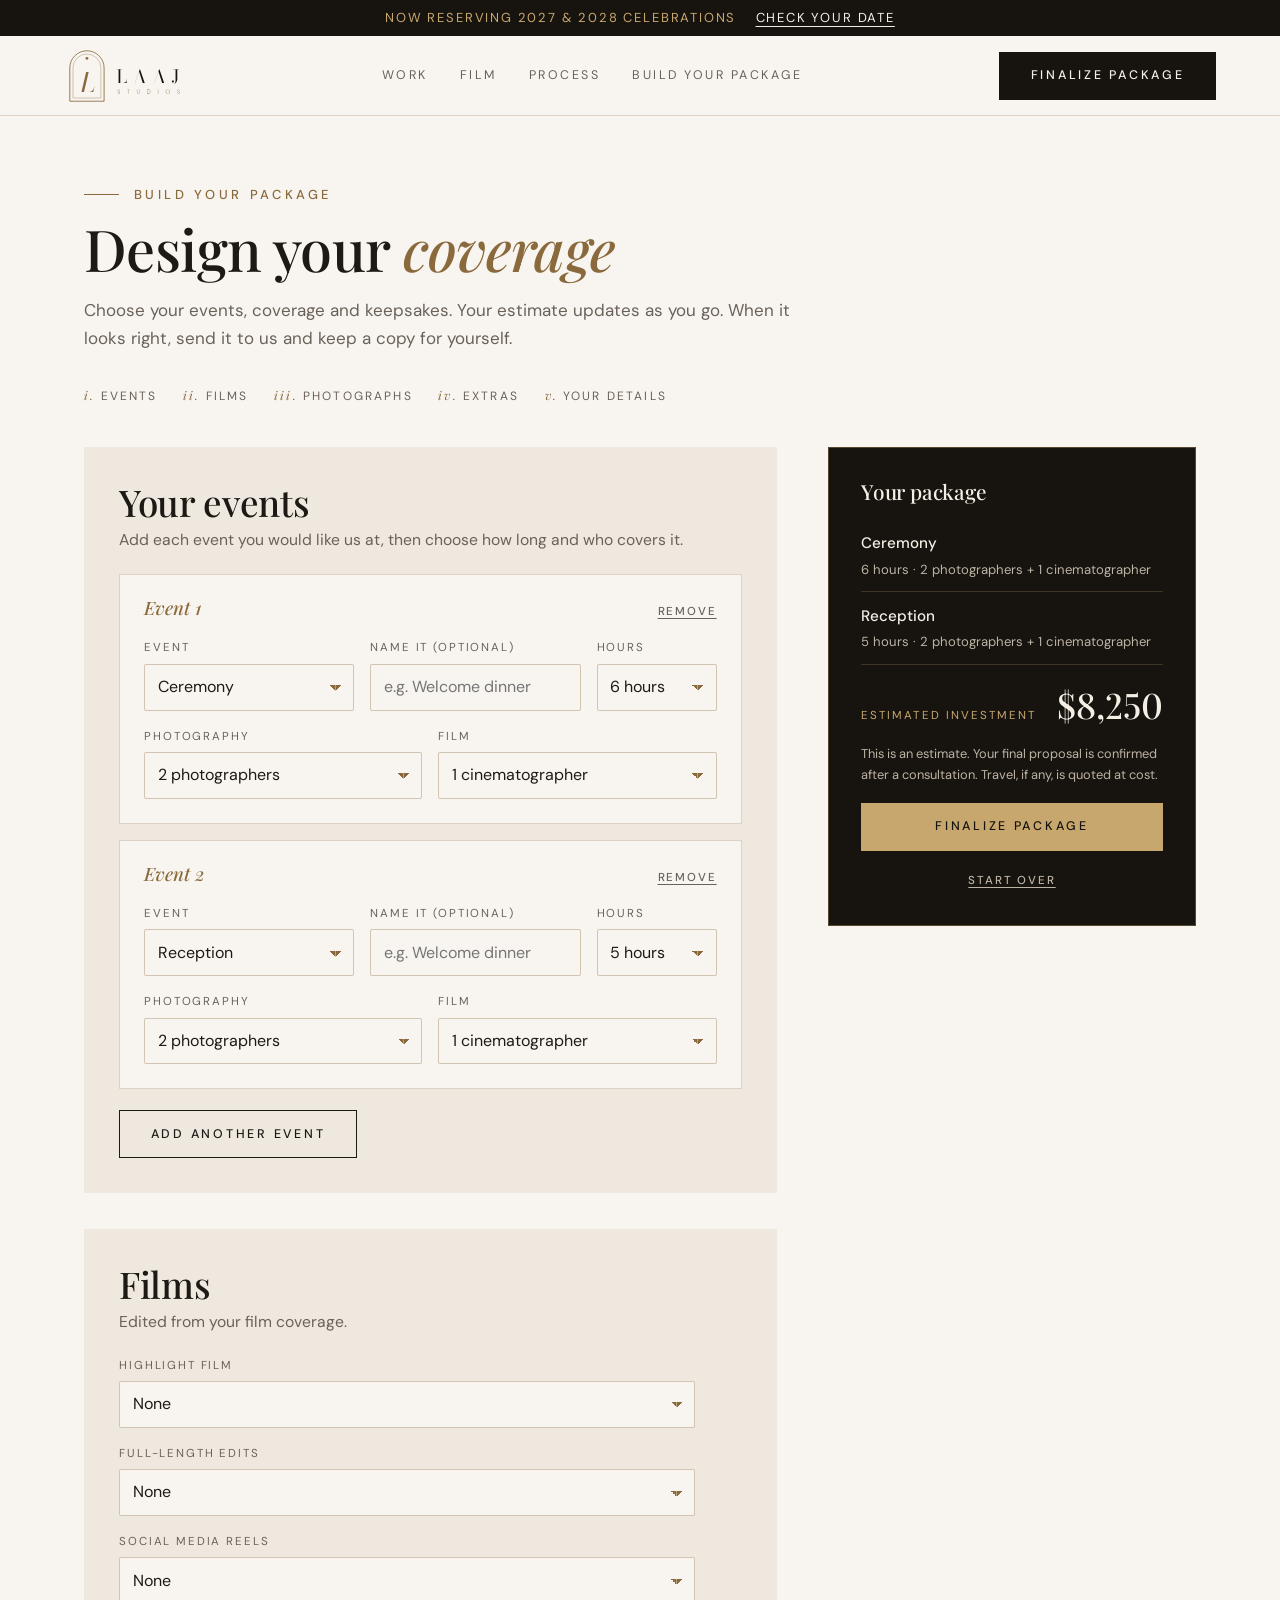
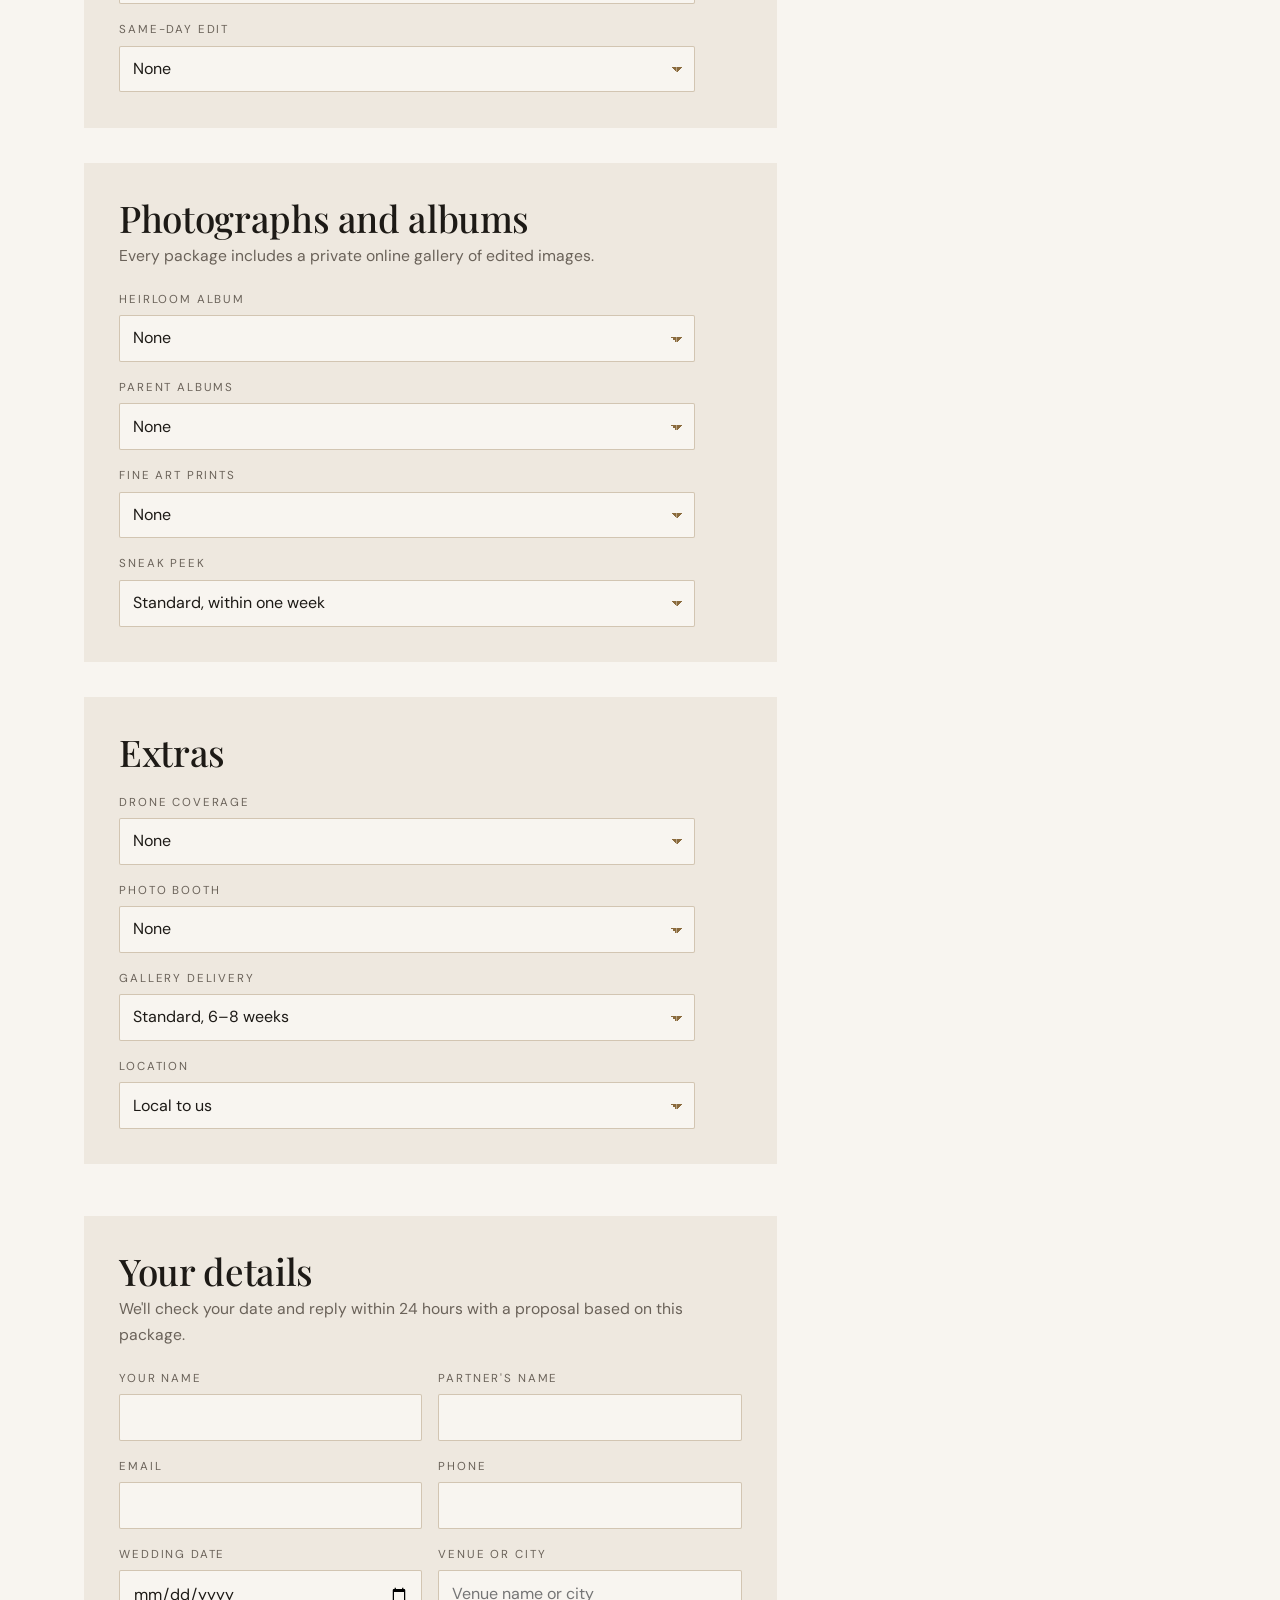
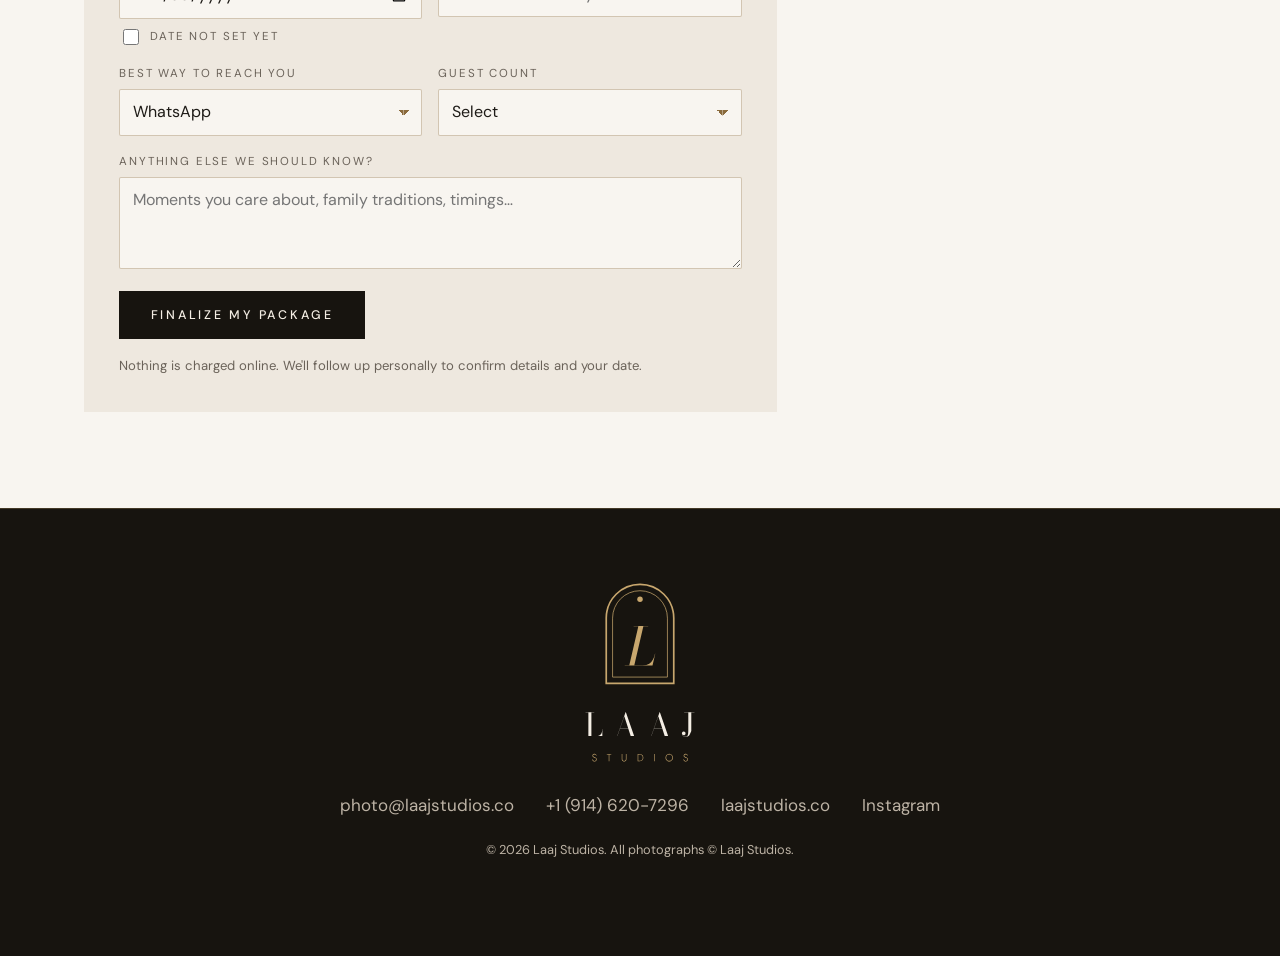
==== commit 4fe96b28: "Package builder: show clients the total only Dropdowns, event cards, the summary and the client's co" ====
--- a/build.html
+++ b/build.html
@@ -174,7 +174,7 @@
       <h2 id="done-title">Your Laaj Studios package</h2>
       <dl class="b-copy__client" id="copy-client"></dl>
       <table class="b-copy__table">
-        <thead><tr><th scope="col">Item</th><th scope="col">Estimate</th></tr></thead>
+        <thead><tr><th scope="col" colspan="2">Your selections</th></tr></thead>
         <tbody id="copy-lines"></tbody>
         <tfoot><tr><th scope="row">Estimated investment</th><td id="copy-total"></td></tr></tfoot>
       </table>
--- a/css/builder.css
+++ b/css/builder.css
@@ -52,8 +52,7 @@
 .b-event__num { font: italic 500 1.15rem/1 var(--f-display); color: var(--accent); }
 .b-event__remove { background: none; border: 0; padding: .3rem 0; font: 500 .72rem/1 var(--f-body); letter-spacing: .16em; text-transform: uppercase; color: var(--ink-soft); cursor: pointer; text-decoration: underline; text-underline-offset: 3px; }
 .b-event__remove:hover { color: var(--accent); }
-.b-event__price { font-size: .95rem; font-weight: 500; color: var(--ink); text-align: right; font-variant-numeric: tabular-nums; }
-.b-event__price.is-empty { color: var(--accent); font-weight: 400; }
+.b-event__price { font-size: .9rem; color: var(--accent); }
 .b-add { justify-self: start; }
 
 /* summary */
@@ -65,7 +64,6 @@
 .b-line > div { display: grid; gap: .15rem; min-width: 0; }
 .b-line__label { font-weight: 500; font-size: .95rem; }
 .b-line__detail { font-size: .82rem; color: var(--cream-soft); }
-.b-line__price { font-size: .92rem; white-space: nowrap; font-variant-numeric: tabular-nums; }
 .b-total { display: flex; justify-content: space-between; align-items: baseline; gap: 1rem; padding-top: .3rem; }
 .b-total span { font-size: .72rem; letter-spacing: .18em; text-transform: uppercase; color: var(--gold); }
 .b-total strong { font: 500 clamp(1.8rem, 1.4rem + 1vw, 2.3rem)/1 var(--f-display); font-variant-numeric: lining-nums tabular-nums; }
@@ -140,3 +138,6 @@
   .b-copy { border: 0; padding: 0; }
   .b-copy__table tr { break-inside: avoid; }
 }
+
+/* client copy lists selections only; the total sits alone in the footer */
+.b-copy__table thead th[colspan], .b-copy__table td[colspan] { text-align: left; padding-left: 0; white-space: normal; }
